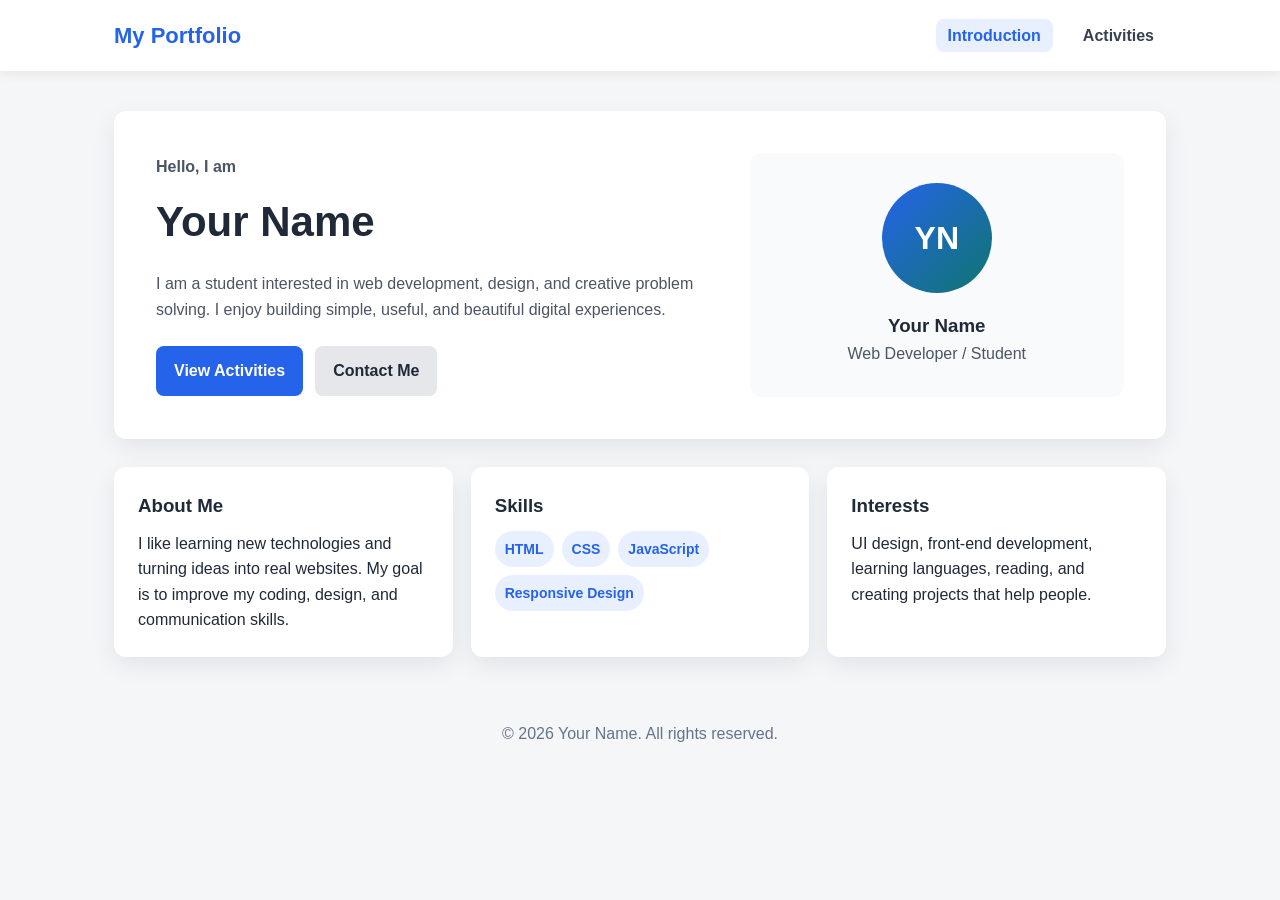
==== index.html @ eee43f1d "Add portfolio website" ====
<!DOCTYPE html>
<html lang="en">
<head>
  <meta charset="UTF-8" />
  <meta name="viewport" content="width=device-width, initial-scale=1.0" />
  <title>My Portfolio | Introduction</title>
  <link rel="stylesheet" href="styles.css" />
</head>
<body>
  <header class="app-header">
    <nav class="navbar">
      <h1 class="logo">My Portfolio</h1>

      <button class="menu-btn" id="menuBtn" aria-label="Open navigation menu">Menu</button>

      <ul class="nav-links" id="navLinks">
        <li><a href="index.html" class="active">Introduction</a></li>
        <li><a href="activities.html">Activities</a></li>
      </ul>
    </nav>
  </header>

  <main class="container">
    <section class="hero material-card">
      <div class="hero-text">
        <p class="eyebrow">Hello, I am</p>
        <h2>Your Name</h2>
        <p>
          I am a student interested in web development, design, and creative
          problem solving. I enjoy building simple, useful, and beautiful digital
          experiences.
        </p>

        <div class="hero-actions">
          <a href="activities.html" class="btn primary">View Activities</a>
          <a href="mailto:your-email@example.com" class="btn secondary">Contact Me</a>
        </div>
      </div>

      <div class="profile-card">
        <div class="avatar">YN</div>
        <h3>Your Name</h3>
        <p>Web Developer / Student</p>
      </div>
    </section>

    <section class="grid-section">
      <div class="material-card info-card">
        <h3>About Me</h3>
        <p>
          I like learning new technologies and turning ideas into real websites.
          My goal is to improve my coding, design, and communication skills.
        </p>
      </div>

      <div class="material-card info-card">
        <h3>Skills</h3>
        <ul class="chip-list">
          <li>HTML</li>
          <li>CSS</li>
          <li>JavaScript</li>
          <li>Responsive Design</li>
        </ul>
      </div>

      <div class="material-card info-card">
        <h3>Interests</h3>
        <p>
          UI design, front-end development, learning languages, reading, and
          creating projects that help people.
        </p>
      </div>
    </section>
  </main>

  <footer>
    <p>&copy; 2026 Your Name. All rights reserved.</p>
  </footer>

  <script src="script.js"></script>
</body>
</html>
---- styles.css ----
* {
  box-sizing: border-box;
  margin: 0;
  padding: 0;
}

:root {
  --primary: #2563eb;
  --primary-dark: #1d4ed8;
  --accent: #0f766e;
  --surface: #ffffff;
  --background: #f4f6f8;
  --text: #1f2937;
  --muted: #64748b;
  --shadow: 0 8px 24px rgba(15, 23, 42, 0.08);
}

body {
  font-family: Arial, sans-serif;
  background: var(--background);
  color: var(--text);
  line-height: 1.6;
}

.app-header {
  background: var(--surface);
  box-shadow: 0 2px 12px rgba(0, 0, 0, 0.08);
  position: sticky;
  top: 0;
  z-index: 10;
}

.navbar {
  max-width: 1100px;
  margin: 0 auto;
  padding: 18px 24px;
  display: flex;
  align-items: center;
  justify-content: space-between;
}

.logo {
  font-size: 22px;
  color: var(--primary);
}

.nav-links {
  display: flex;
  list-style: none;
  gap: 18px;
}

.nav-links a {
  text-decoration: none;
  color: #374151;
  font-weight: 600;
  padding: 8px 12px;
  border-radius: 8px;
  transition: background 0.2s, color 0.2s;
}

.nav-links a:hover,
.nav-links a.active {
  background: #e8f0ff;
  color: var(--primary);
}

.menu-btn {
  display: none;
  background: var(--primary);
  color: white;
  border: none;
  font-size: 15px;
  font-weight: 700;
  padding: 8px 12px;
  border-radius: 8px;
  cursor: pointer;
}

.container {
  max-width: 1100px;
  margin: 0 auto;
  padding: 40px 24px;
}

.material-card {
  background: var(--surface);
  border-radius: 12px;
  box-shadow: var(--shadow);
}

.hero {
  display: grid;
  grid-template-columns: 1.5fr 1fr;
  gap: 32px;
  padding: 42px;
  align-items: center;
}

.eyebrow {
  color: var(--primary);
  font-weight: 700;
  margin-bottom: 8px;
}

.hero h2 {
  font-size: 42px;
  margin-bottom: 16px;
}

.hero p {
  color: #4b5563;
}

.hero-actions {
  display: flex;
  gap: 12px;
  margin-top: 24px;
  flex-wrap: wrap;
}

.btn {
  text-decoration: none;
  padding: 12px 18px;
  border-radius: 8px;
  font-weight: 700;
  transition: background 0.2s, transform 0.2s;
}

.btn:hover {
  transform: translateY(-2px);
}

.btn.primary {
  background: var(--primary);
  color: white;
}

.btn.primary:hover {
  background: var(--primary-dark);
}

.btn.secondary {
  background: #e5e7eb;
  color: var(--text);
}

.btn.secondary:hover {
  background: #d1d5db;
}

.profile-card {
  text-align: center;
  padding: 30px;
  border-radius: 12px;
  background: #f9fafb;
}

.avatar {
  width: 110px;
  height: 110px;
  margin: 0 auto 18px;
  border-radius: 50%;
  background: linear-gradient(135deg, var(--primary), var(--accent));
  color: white;
  display: grid;
  place-items: center;
  font-size: 32px;
  font-weight: 800;
}

.grid-section {
  margin-top: 28px;
  display: grid;
  grid-template-columns: repeat(3, 1fr);
  gap: 18px;
}

.info-card {
  padding: 24px;
}

.info-card h3 {
  margin-bottom: 10px;
}

.chip-list {
  display: flex;
  flex-wrap: wrap;
  gap: 8px;
  list-style: none;
}

.chip-list li {
  background: #e8f0ff;
  color: var(--primary);
  padding: 7px 10px;
  border-radius: 999px;
  font-weight: 700;
  font-size: 14px;
}

.page-title {
  margin-bottom: 24px;
}

.page-title h2 {
  font-size: 34px;
  margin-bottom: 8px;
}

.page-title p {
  color: var(--muted);
}

.activity-list {
  display: grid;
  gap: 18px;
}

.activity-card {
  padding: 24px;
  transition: transform 0.2s, box-shadow 0.2s;
}

.activity-card:hover {
  transform: translateY(-4px);
  box-shadow: 0 12px 28px rgba(15, 23, 42, 0.12);
}

.activity-card h3 {
  margin: 10px 0;
}

.tag {
  display: inline-block;
  background: #dcfce7;
  color: #15803d;
  padding: 5px 10px;
  border-radius: 999px;
  font-size: 13px;
  font-weight: 700;
}

.date {
  margin-top: 12px;
  color: var(--muted);
  font-size: 14px;
}

footer {
  text-align: center;
  padding: 24px;
  color: var(--muted);
}

@media (max-width: 768px) {
  .menu-btn {
    display: block;
  }

  .nav-links {
    display: none;
    position: absolute;
    top: 68px;
    right: 24px;
    background: white;
    flex-direction: column;
    width: 200px;
    padding: 16px;
    border-radius: 12px;
    box-shadow: 0 8px 24px rgba(15, 23, 42, 0.12);
  }

  .nav-links.show {
    display: flex;
  }

  .hero {
    grid-template-columns: 1fr;
    padding: 28px;
  }

  .hero h2 {
    font-size: 32px;
  }

  .grid-section {
    grid-template-columns: 1fr;
  }
}
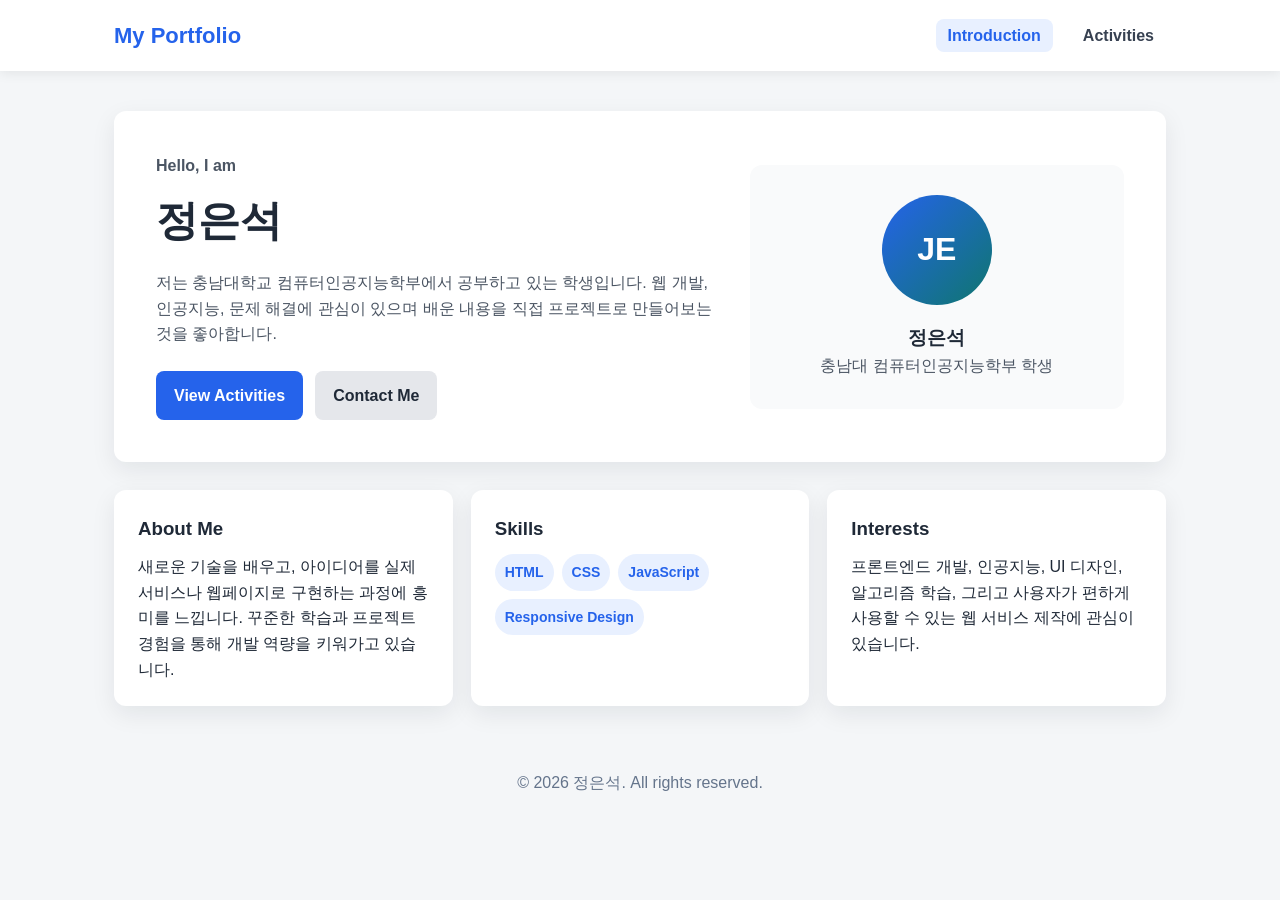
==== commit b7eac92a: "Update portfolio profile content" ====
--- a/index.html
+++ b/index.html
@@ -1,5 +1,5 @@
 <!DOCTYPE html>
-<html lang="en">
+<html lang="ko">
 <head>
   <meta charset="UTF-8" />
   <meta name="viewport" content="width=device-width, initial-scale=1.0" />
@@ -24,11 +24,11 @@
     <section class="hero material-card">
       <div class="hero-text">
         <p class="eyebrow">Hello, I am</p>
-        <h2>Your Name</h2>
+        <h2>정은석</h2>
         <p>
-          I am a student interested in web development, design, and creative
-          problem solving. I enjoy building simple, useful, and beautiful digital
-          experiences.
+          저는 충남대학교 컴퓨터인공지능학부에서 공부하고 있는 학생입니다.
+          웹 개발, 인공지능, 문제 해결에 관심이 있으며 배운 내용을 직접
+          프로젝트로 만들어보는 것을 좋아합니다.
         </p>
 
         <div class="hero-actions">
@@ -38,9 +38,9 @@
       </div>
 
       <div class="profile-card">
-        <div class="avatar">YN</div>
-        <h3>Your Name</h3>
-        <p>Web Developer / Student</p>
+        <div class="avatar">JE</div>
+        <h3>정은석</h3>
+        <p>충남대 컴퓨터인공지능학부 학생</p>
       </div>
     </section>
 
@@ -48,8 +48,9 @@
       <div class="material-card info-card">
         <h3>About Me</h3>
         <p>
-          I like learning new technologies and turning ideas into real websites.
-          My goal is to improve my coding, design, and communication skills.
+          새로운 기술을 배우고, 아이디어를 실제 서비스나 웹페이지로 구현하는
+          과정에 흥미를 느낍니다. 꾸준한 학습과 프로젝트 경험을 통해 개발
+          역량을 키워가고 있습니다.
         </p>
       </div>
 
@@ -66,15 +67,15 @@
       <div class="material-card info-card">
         <h3>Interests</h3>
         <p>
-          UI design, front-end development, learning languages, reading, and
-          creating projects that help people.
+          프론트엔드 개발, 인공지능, UI 디자인, 알고리즘 학습, 그리고 사용자가
+          편하게 사용할 수 있는 웹 서비스 제작에 관심이 있습니다.
         </p>
       </div>
     </section>
   </main>
 
   <footer>
-    <p>&copy; 2026 Your Name. All rights reserved.</p>
+    <p>&copy; 2026 정은석. All rights reserved.</p>
   </footer>
 
   <script src="script.js"></script>
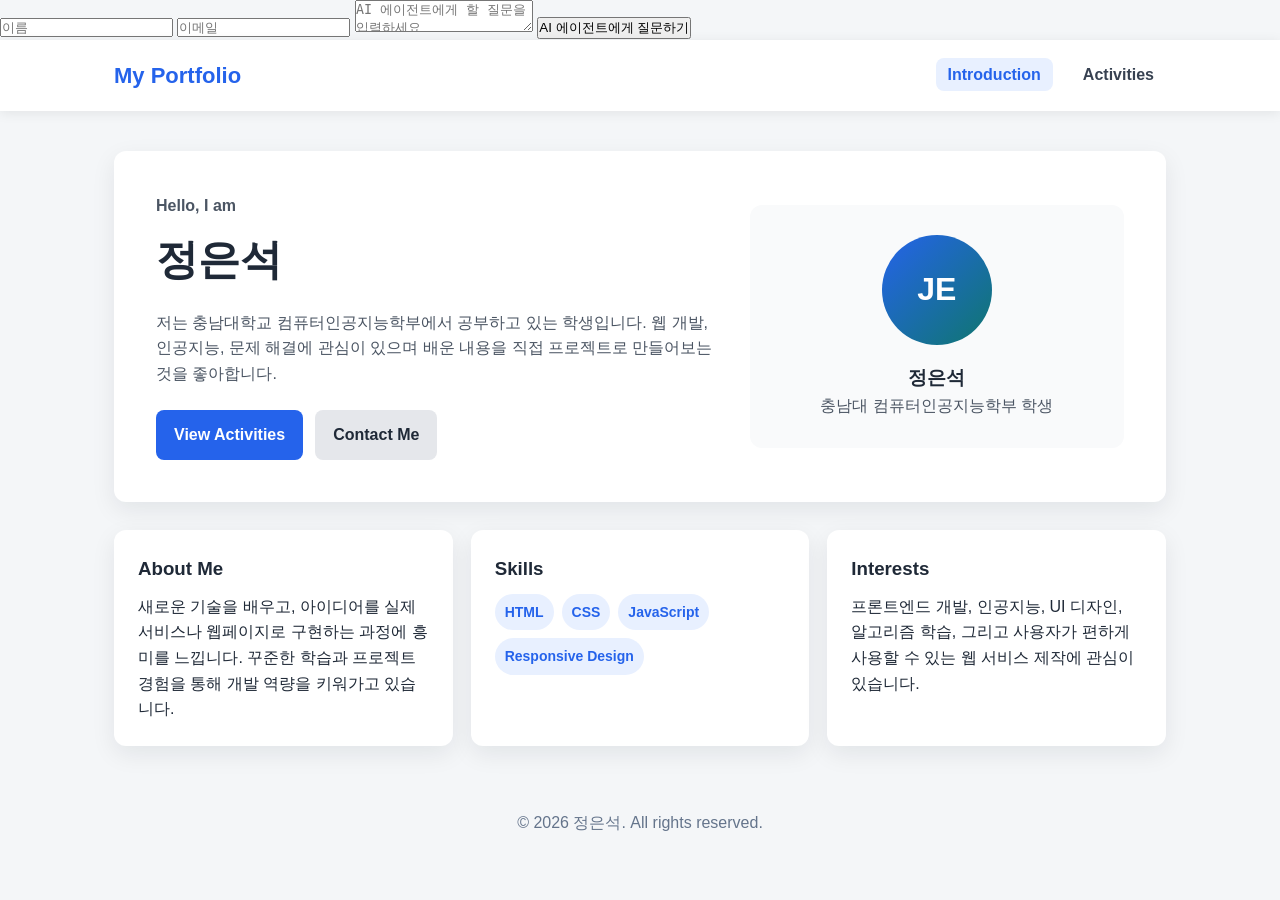
==== commit 29d5563b: "Update index.html" ====
--- a/index.html
+++ b/index.html
@@ -6,6 +6,58 @@
   <title>My Portfolio | Introduction</title>
   <link rel="stylesheet" href="styles.css" />
 </head>
+<form id="contactForm">
+  <input type="text" id="visitorName" placeholder="이름" required>
+  <input type="email" id="visitorEmail" placeholder="이메일" required>
+  <textarea id="visitorMessage" placeholder="AI 에이전트에게 할 질문을 입력하세요" required></textarea>
+  
+  <button type="submit">AI 에이전트에게 질문하기</button>
+</form>
+
+<div id="responseMessage" style="display:none; margin-top: 15px; font-weight: bold;"></div>
+
+<script>
+document.getElementById('contactForm').addEventListener('submit', async function(e) {
+  e.preventDefault(); // 폼 제출 시 페이지가 새로고침되는 것을 막습니다.
+
+  const name = document.getElementById('visitorName').value;
+  const email = document.getElementById('visitorEmail').value;
+  const message = document.getElementById('visitorMessage').value;
+  const responseDiv = document.getElementById('responseMessage');
+
+  responseDiv.style.display = 'block';
+  responseDiv.style.color = 'blue';
+  responseDiv.innerText = 'AI 에이전트가 질문을 분석 중입니다... 잠시만 기다려주세요.';
+
+  // ⚠️ 중요: 아래 URL을 Make.com에서 발급받은 Custom Webhook URL로 교체하세요!
+  const makeWebhookUrl = 'https://hook.us1.make.com/your_unique_webhook_id';
+
+  try {
+    const response = await fetch(makeWebhookUrl, {
+      method: 'POST',
+      headers: {
+        'Content-Type': 'application/json',
+      },
+      body: JSON.stringify({
+        visitor_name: name,
+        visitor_email: email,
+        visitor_message: message
+      })
+    });
+
+    if (response.ok) {
+      responseDiv.style.color = 'green';
+      responseDiv.innerText = '✅ 질문이 성공적으로 접수되었습니다! 입력하신 메일로 AI의 답변이 곧 발송됩니다.';
+      document.getElementById('contactForm').reset(); // 폼 초기화
+    } else {
+      throw new Error('서버 응답 실패');
+    }
+  } catch (error) {
+    responseDiv.style.color = 'red';
+    responseDiv.innerText = '❌ 접수 중 오류가 발생했습니다. 잠시 후 다시 시도해주세요.';
+  }
+});
+</script>
 <body>
   <header class="app-header">
     <nav class="navbar">
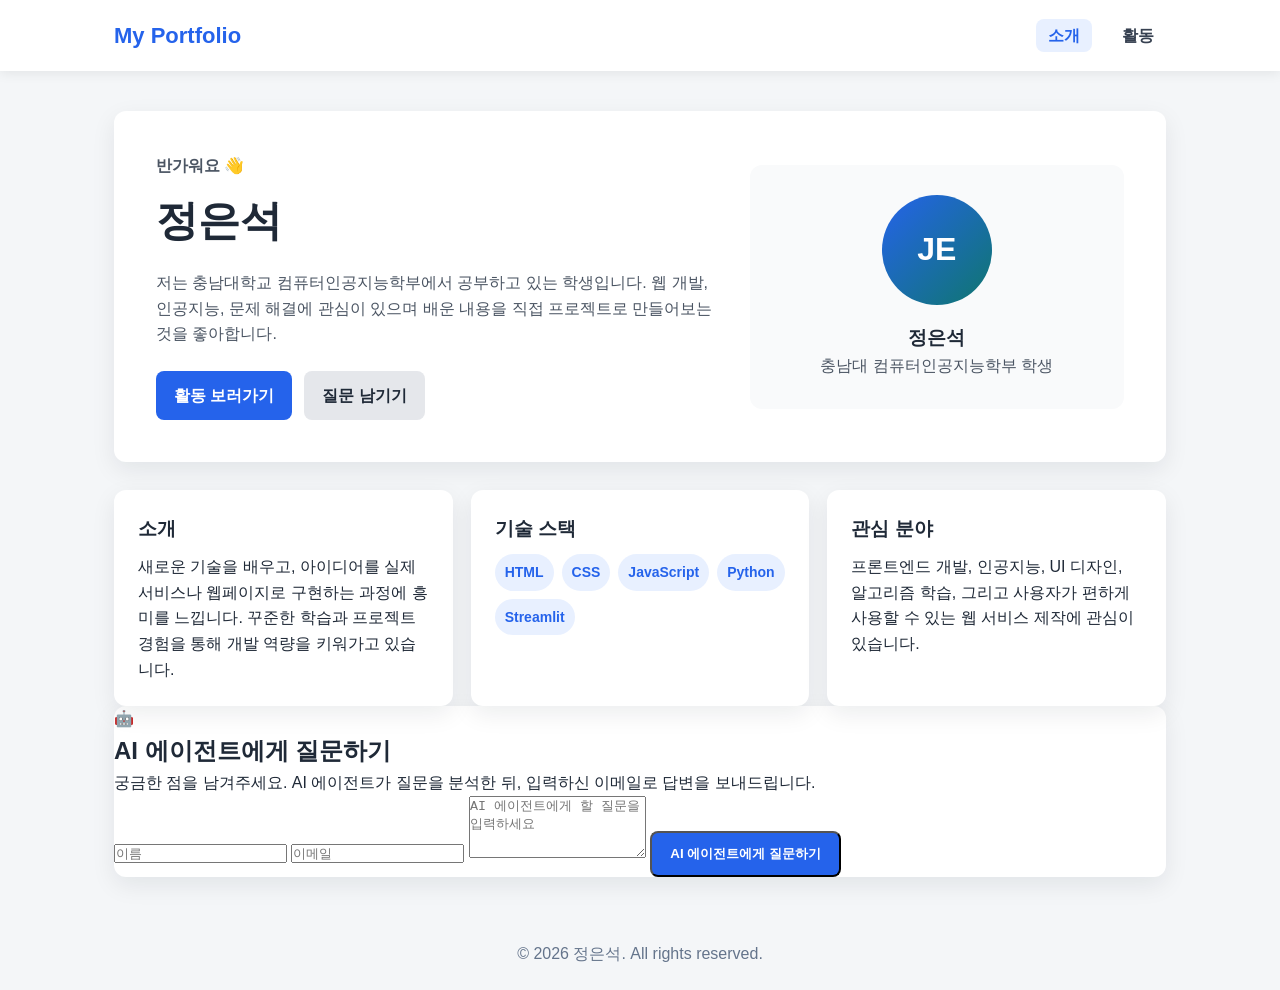
==== commit ac4e78bd: "Update index.html" ====
--- a/index.html
+++ b/index.html
@@ -6,76 +6,22 @@
   <title>My Portfolio | Introduction</title>
   <link rel="stylesheet" href="styles.css" />
 </head>
-<form id="contactForm">
-  <input type="text" id="visitorName" placeholder="이름" required>
-  <input type="email" id="visitorEmail" placeholder="이메일" required>
-  <textarea id="visitorMessage" placeholder="AI 에이전트에게 할 질문을 입력하세요" required></textarea>
-  
-  <button type="submit">AI 에이전트에게 질문하기</button>
-</form>
-
-<div id="responseMessage" style="display:none; margin-top: 15px; font-weight: bold;"></div>
-
-<script>
-document.getElementById('contactForm').addEventListener('submit', async function(e) {
-  e.preventDefault(); // 폼 제출 시 페이지가 새로고침되는 것을 막습니다.
-
-  const name = document.getElementById('visitorName').value;
-  const email = document.getElementById('visitorEmail').value;
-  const message = document.getElementById('visitorMessage').value;
-  const responseDiv = document.getElementById('responseMessage');
-
-  responseDiv.style.display = 'block';
-  responseDiv.style.color = 'blue';
-  responseDiv.innerText = 'AI 에이전트가 질문을 분석 중입니다... 잠시만 기다려주세요.';
-
-  // ⚠️ 중요: 아래 URL을 Make.com에서 발급받은 Custom Webhook URL로 교체하세요!
-  const makeWebhookUrl = 'https://hook.us1.make.com/your_unique_webhook_id';
-
-  try {
-    const response = await fetch(makeWebhookUrl, {
-      method: 'POST',
-      headers: {
-        'Content-Type': 'application/json',
-      },
-      body: JSON.stringify({
-        visitor_name: name,
-        visitor_email: email,
-        visitor_message: message
-      })
-    });
-
-    if (response.ok) {
-      responseDiv.style.color = 'green';
-      responseDiv.innerText = '✅ 질문이 성공적으로 접수되었습니다! 입력하신 메일로 AI의 답변이 곧 발송됩니다.';
-      document.getElementById('contactForm').reset(); // 폼 초기화
-    } else {
-      throw new Error('서버 응답 실패');
-    }
-  } catch (error) {
-    responseDiv.style.color = 'red';
-    responseDiv.innerText = '❌ 접수 중 오류가 발생했습니다. 잠시 후 다시 시도해주세요.';
-  }
-});
-</script>
 <body>
   <header class="app-header">
     <nav class="navbar">
       <h1 class="logo">My Portfolio</h1>
-
-      <button class="menu-btn" id="menuBtn" aria-label="Open navigation menu">Menu</button>
-
+      <button class="menu-btn" id="menuBtn" aria-label="메뉴 열기">메뉴</button>
       <ul class="nav-links" id="navLinks">
-        <li><a href="index.html" class="active">Introduction</a></li>
-        <li><a href="activities.html">Activities</a></li>
+        <li><a href="index.html" class="active">소개</a></li>
+        <li><a href="activities.html">활동</a></li>
       </ul>
     </nav>
   </header>
 
   <main class="container">
-    <section class="hero material-card">
+    <section class="hero material-card reveal">
       <div class="hero-text">
-        <p class="eyebrow">Hello, I am</p>
+        <p class="eyebrow">반가워요 👋</p>
         <h2>정은석</h2>
         <p>
           저는 충남대학교 컴퓨터인공지능학부에서 공부하고 있는 학생입니다.
@@ -84,8 +30,8 @@
         </p>
 
         <div class="hero-actions">
-          <a href="activities.html" class="btn primary">View Activities</a>
-          <a href="mailto:your-email@example.com" class="btn secondary">Contact Me</a>
+          <a href="activities.html" class="btn primary">활동 보러가기</a>
+          <a href="#contact" class="btn secondary">질문 남기기</a>
         </div>
       </div>
 
@@ -97,8 +43,8 @@
     </section>
 
     <section class="grid-section">
-      <div class="material-card info-card">
-        <h3>About Me</h3>
+      <div class="material-card info-card reveal">
+        <h3>소개</h3>
         <p>
           새로운 기술을 배우고, 아이디어를 실제 서비스나 웹페이지로 구현하는
           과정에 흥미를 느낍니다. 꾸준한 학습과 프로젝트 경험을 통해 개발
@@ -106,23 +52,43 @@
         </p>
       </div>
 
-      <div class="material-card info-card">
-        <h3>Skills</h3>
+      <div class="material-card info-card reveal">
+        <h3>기술 스택</h3>
         <ul class="chip-list">
           <li>HTML</li>
           <li>CSS</li>
           <li>JavaScript</li>
-          <li>Responsive Design</li>
+          <li>Python</li>
+          <li>Streamlit</li>
         </ul>
       </div>
 
-      <div class="material-card info-card">
-        <h3>Interests</h3>
+      <div class="material-card info-card reveal">
+        <h3>관심 분야</h3>
         <p>
           프론트엔드 개발, 인공지능, UI 디자인, 알고리즘 학습, 그리고 사용자가
           편하게 사용할 수 있는 웹 서비스 제작에 관심이 있습니다.
         </p>
       </div>
+    </section>
+
+    <!-- AI 에이전트 질문 섹션 -->
+    <section id="contact" class="material-card contact-section reveal">
+      <span class="emoji">🤖</span>
+      <h2>AI 에이전트에게 질문하기</h2>
+      <p class="contact-desc">
+        궁금한 점을 남겨주세요. AI 에이전트가 질문을 분석한 뒤,
+        입력하신 이메일로 답변을 보내드립니다.
+      </p>
+
+      <form id="contactForm" class="contact-form">
+        <input type="text" id="visitorName" placeholder="이름" required>
+        <input type="email" id="visitorEmail" placeholder="이메일" required>
+        <textarea id="visitorMessage" rows="4" placeholder="AI 에이전트에게 할 질문을 입력하세요" required></textarea>
+        <button type="submit" class="btn primary">AI 에이전트에게 질문하기</button>
+      </form>
+
+      <div id="responseMessage" class="response-message"></div>
     </section>
   </main>
 
@@ -131,5 +97,5 @@
   </footer>
 
   <script src="script.js"></script>
-</body>
-</html>
+  <script>
+    document.getElementById('contactForm').
